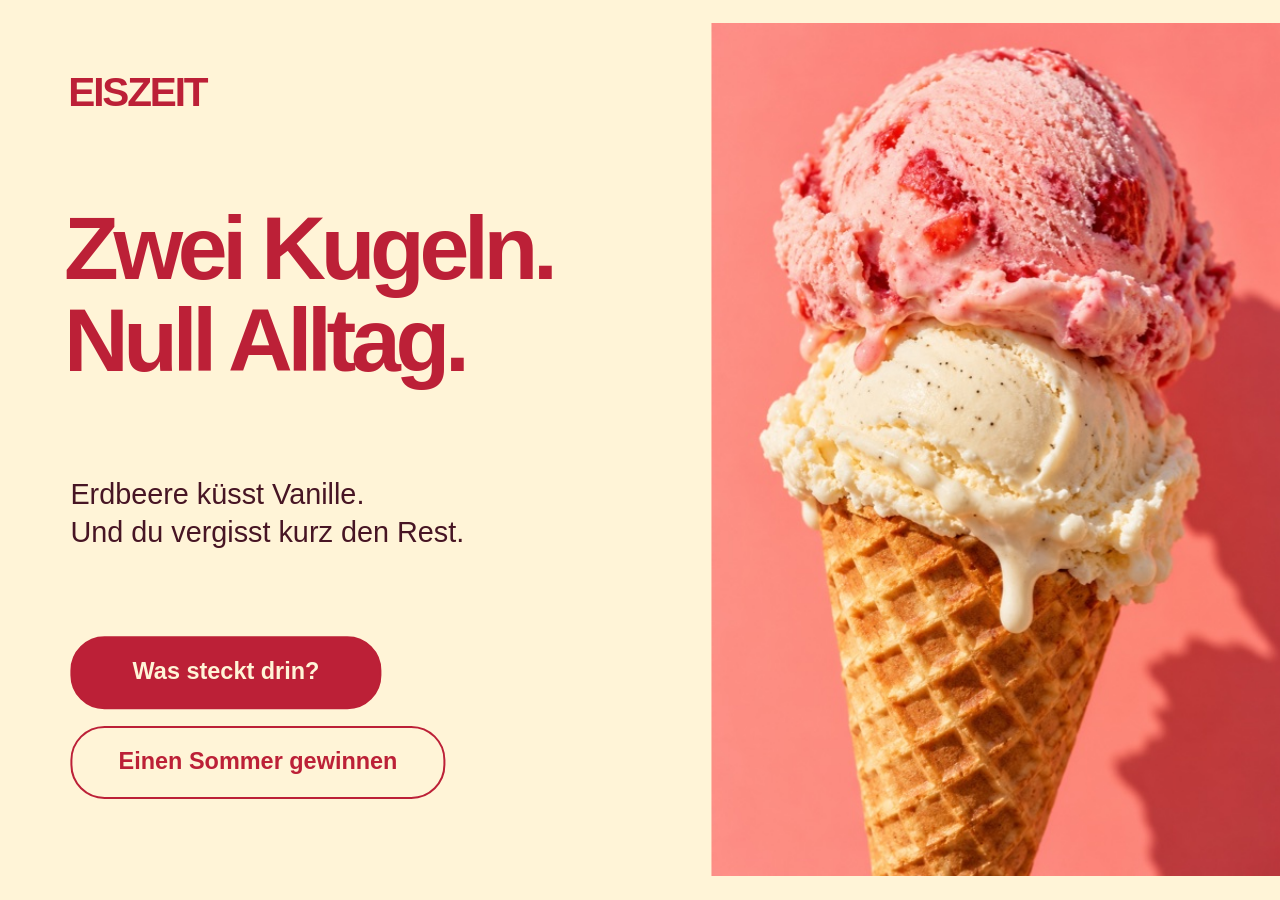
==== site/demos/eiszeit/index.html @ 56c15879 "Publish Connector website, EISZEIT demo, guides and agent skill" ====
<!DOCTYPE html>
<html>
  <head>
	<meta http-equiv="Content-Type" content="text/html; charset=utf-8" />
	<meta http-equiv="X-UA-Compatible" content="chrome=1,IE=edge" />
	<title>index</title>
	<style>
		html {
			height:100%;
		}
		body {
			background-color:#FFF4D7;
			margin:0;
			height:100%;
		}
	</style>
	<!-- copy these lines to your document head: -->

	<meta name="viewport" content="user-scalable=yes, width=1200" />
<meta name="viewport" content="width=device-width, initial-scale=1">
<style>
html,body {margin:0;width:100%;height:100%;background:#FFF4D7;overflow:hidden;}
body{display:flex;align-items:center;justify-content:center;}
.HYPE_document{flex:none;}
.HYPE_element[role="button"]:focus-visible {outline:3px dashed currentColor;outline-offset:5px;}
.HYPE_element[role="button"]:hover {filter:brightness(.94);}
</style>
<script>
(function(){
 function fit(){document.querySelectorAll('.HYPE_document').forEach(function(d){d.style.zoom=Math.min(1.5,window.innerWidth/1200,window.innerHeight/800);});}
 window.addEventListener('resize',fit);
 window.HYPE_eventListeners=window.HYPE_eventListeners||[];
 window.HYPE_eventListeners.push({type:'HypeDocumentLoad',callback:function(){document.title='EISZEIT · Connector Beispiel';fit();document.addEventListener('keydown',function(e){if((e.key==='Enter'||e.key===' ')&&e.target.getAttribute('role')==='button'){e.preventDefault();e.target.click();}});}});
})();
</script>

	<!-- end copy -->
  </head>
  <body>
	<!-- copy these lines to your document: -->

	<div id="index_hype_container" class="HYPE_document" style="margin:auto;position:relative;width:1200px;height:800px;overflow:hidden;">
		<script type="text/javascript" charset="utf-8" src="index.hyperesources/index_hype_generated_script.js?65133"></script>
	</div>

	<!-- end copy -->
  </body>
</html>
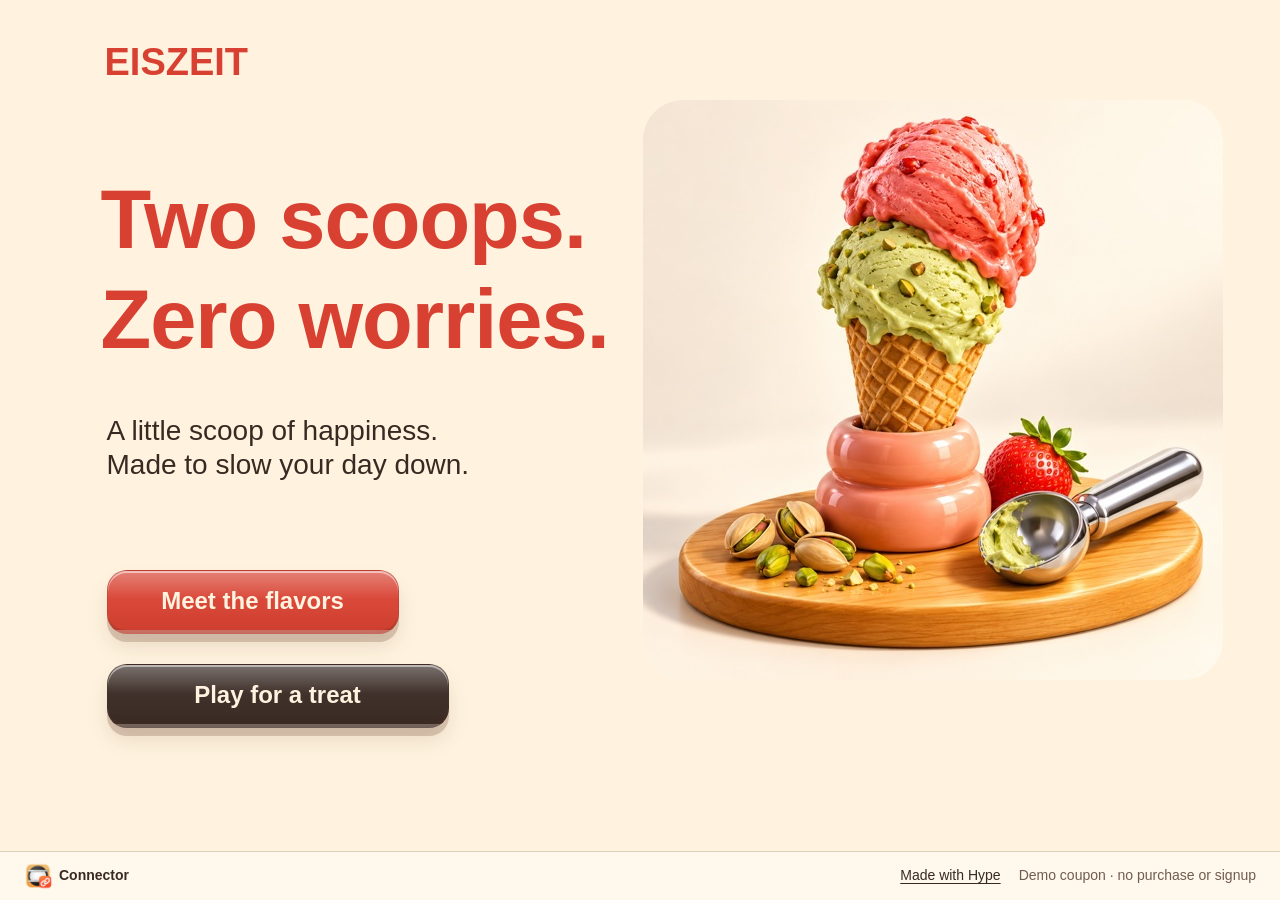
==== commit 726d9968: "Publish Scoop Studio showcase and safe Hype button recipes" ====
--- a/site/demos/eiszeit/index.html
+++ b/site/demos/eiszeit/index.html
@@ -1,48 +1,22 @@
-<!DOCTYPE html>
-<html>
-  <head>
-	<meta http-equiv="Content-Type" content="text/html; charset=utf-8" />
-	<meta http-equiv="X-UA-Compatible" content="chrome=1,IE=edge" />
-	<title>index</title>
-	<style>
-		html {
-			height:100%;
-		}
-		body {
-			background-color:#FFF4D7;
-			margin:0;
-			height:100%;
-		}
-	</style>
-	<!-- copy these lines to your document head: -->
-
-	<meta name="viewport" content="user-scalable=yes, width=1200" />
-<meta name="viewport" content="width=device-width, initial-scale=1">
+<!doctype html>
+<html lang="en">
+<head>
+<meta charset="utf-8"><meta name="viewport" content="width=device-width, initial-scale=1">
+<title>EISZEIT · Scoop Studio — Made with Hype</title>
+<meta name="description" content="Two scoops. Zero worries. Serve three ice cream orders and unlock a playful demo coupon. Made with Tumult Hype through Connector.">
+<meta name="theme-color" content="#fff3df">
+<link rel="icon" href="../../assets/connector-app-icon.png" type="image/png">
 <style>
-html,body {margin:0;width:100%;height:100%;background:#FFF4D7;overflow:hidden;}
-body{display:flex;align-items:center;justify-content:center;}
-.HYPE_document{flex:none;}
-.HYPE_element[role="button"]:focus-visible {outline:3px dashed currentColor;outline-offset:5px;}
-.HYPE_element[role="button"]:hover {filter:brightness(.94);}
+*{box-sizing:border-box}html,body{margin:0;height:100%;background:#fff3df;color:#382a23;font-family:-apple-system,BlinkMacSystemFont,"Helvetica Neue",Arial,sans-serif}
+body{display:grid;grid-template-rows:minmax(0,1fr) auto;height:100svh}main{min-height:0;display:flex;justify-content:center}iframe{display:block;width:100%;height:100%;border:0}
+footer{display:flex;align-items:center;justify-content:space-between;gap:16px;padding:10px 24px;border-top:1px solid #decfb7;font-size:14px;line-height:1.4;background:#fff8ec}
+a{color:inherit;text-underline-offset:3px}a:hover{color:#b73529}a:focus-visible{outline:2px solid #b73529;outline-offset:4px}
+.brand{display:inline-flex;align-items:center;gap:7px;font-weight:600;text-decoration:none}.brand img{width:28px;height:28px}footer p{margin:0}.credit{display:flex;align-items:center;gap:18px}.credit span{color:#705d4f}
+@media(min-width:900px) and (min-height:600px){iframe{width:min(100%,calc((100svh - 50px)*1.5))}}
+@media(max-width:540px){footer{padding:9px 14px;font-size:13px;gap:10px}.credit{gap:6px;align-items:flex-end;flex-direction:column}.credit span{font-size:12px}}
 </style>
-<script>
-(function(){
- function fit(){document.querySelectorAll('.HYPE_document').forEach(function(d){d.style.zoom=Math.min(1.5,window.innerWidth/1200,window.innerHeight/800);});}
- window.addEventListener('resize',fit);
- window.HYPE_eventListeners=window.HYPE_eventListeners||[];
- window.HYPE_eventListeners.push({type:'HypeDocumentLoad',callback:function(){document.title='EISZEIT · Connector Beispiel';fit();document.addEventListener('keydown',function(e){if((e.key==='Enter'||e.key===' ')&&e.target.getAttribute('role')==='button'){e.preventDefault();e.target.click();}});}});
-})();
-</script>
-
-	<!-- end copy -->
-  </head>
-  <body>
-	<!-- copy these lines to your document: -->
-
-	<div id="index_hype_container" class="HYPE_document" style="margin:auto;position:relative;width:1200px;height:800px;overflow:hidden;">
-		<script type="text/javascript" charset="utf-8" src="index.hyperesources/index_hype_generated_script.js?65133"></script>
-	</div>
-
-	<!-- end copy -->
-  </body>
-</html>
+</head>
+<body>
+<main><iframe src="scene/index.html" title="EISZEIT: explore the flavors and serve three orders to earn a demo coupon" allow="clipboard-write"></iframe></main>
+<footer><a class="brand" href="../../#examples"><img src="../../assets/connector-app-icon.png" alt="" width="28" height="28">Connector</a><p class="credit"><a href="https://tumult.com/hype/">Made with Hype</a><span>Demo coupon · no purchase or signup</span></p></footer>
+</body></html>
